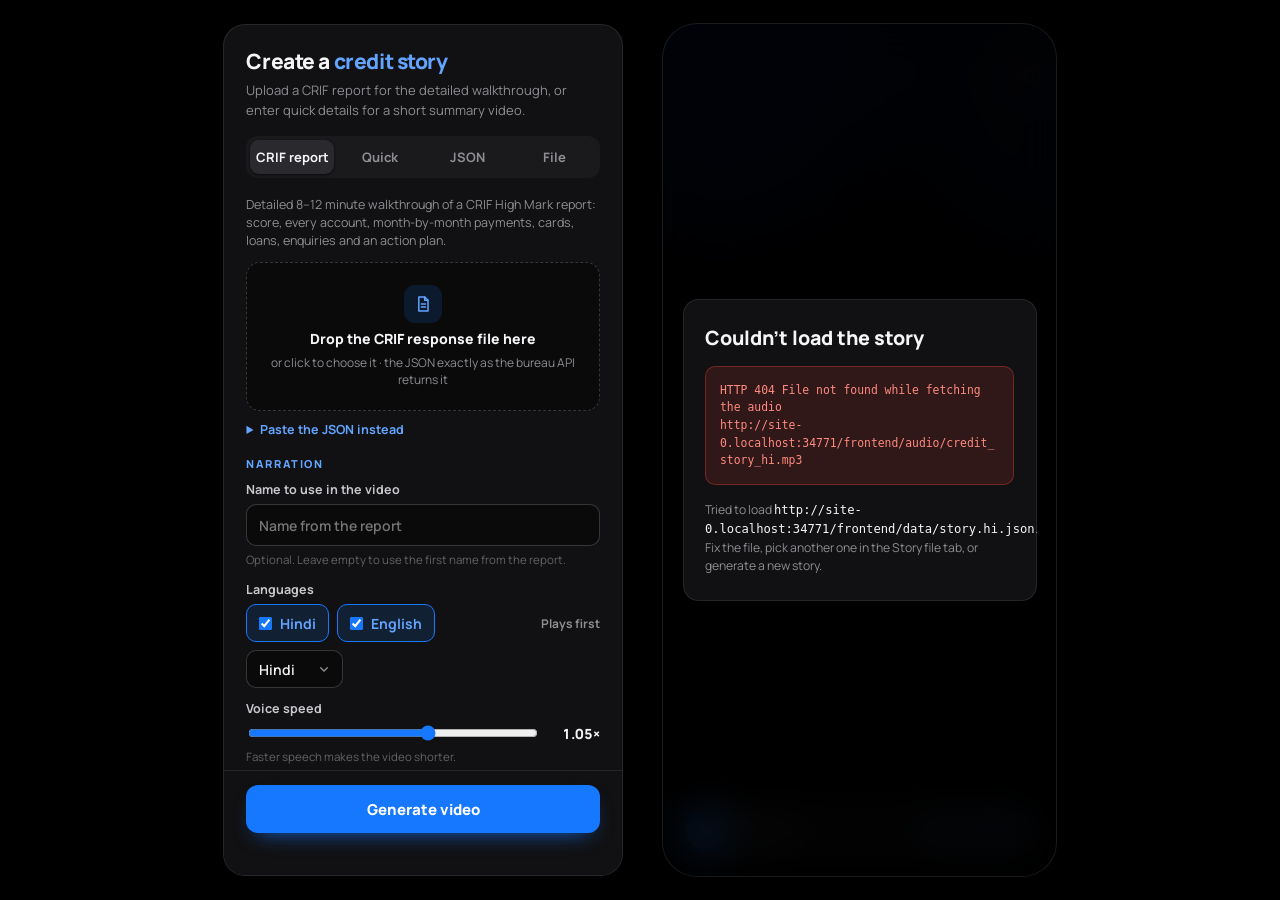
==== frontend/index.html @ f5341cf7 "Add CRIF credit story generation engine, story routes, and interactive video player frontend" ====
<!doctype html>
<html lang="en">
<head>
  <meta charset="utf-8">
  <meta name="viewport" content="width=device-width, initial-scale=1, viewport-fit=cover">
  <title>Credit Story Player</title>
  <link rel="preconnect" href="https://fonts.googleapis.com">
  <link rel="preconnect" href="https://fonts.gstatic.com" crossorigin>
  <link rel="stylesheet" href="https://fonts.googleapis.com/css2?family=Manrope:wght@400;500;600;700;800&family=Noto+Sans+Devanagari:wght@500;600&display=swap">
  <link rel="stylesheet" href="player.css">
  <script src="config.js"></script>
  <script>
    // Theme before first paint: ?theme=light|dark wins, then config.js, then dark.
    (function () {
      var asked = new URLSearchParams(location.search).get('theme');
      var mode = asked || (window.STORY_PLAYER_CONFIG || {}).theme || 'dark';
      document.documentElement.dataset.mode = mode === 'light' ? 'light' : 'dark';
    })();
  </script>
</head>
<body>
  <aside class="builder" id="builder" aria-label="Story builder">
    <header class="b-head">
      <div>
        <h1 class="b-title">Create a <span class="b-accent">credit story</span></h1>
        <p class="b-sub">Upload a CRIF report for the detailed walkthrough, or enter quick details for a short summary video.</p>
      </div>
      <button type="button" class="b-link" id="sampleBtn">Load sample</button>
    </header>

    <div class="b-tabs" role="tablist">
      <button type="button" role="tab" id="tabCrif" aria-selected="true" aria-controls="panelCrif">CRIF report</button>
      <button type="button" role="tab" id="tabDetails" aria-selected="false" aria-controls="panelDetails">Quick</button>
      <button type="button" role="tab" id="tabJson" aria-selected="false" aria-controls="panelJson">JSON</button>
      <button type="button" role="tab" id="tabFile" aria-selected="false" aria-controls="panelFile">File</button>
    </div>

    <div class="b-body">
      <section role="tabpanel" id="panelCrif" aria-labelledby="tabCrif">
        <p class="b-hint b-lead">Detailed 8–12 minute walkthrough of a CRIF High Mark report: score, every account, month-by-month payments, cards, loans, enquiries and an action plan.</p>
        <label class="b-drop" id="crifDrop">
          <input type="file" id="crifFile" hidden>
          <span class="b-drop-icon" id="crifDropIcon"></span>
          <span class="b-drop-title">Drop the CRIF response file here</span>
          <span class="b-drop-sub">or click to choose it · the JSON exactly as the bureau API returns it</span>
        </label>
        <details class="b-paste" id="crifPasteBox">
          <summary>Paste the JSON instead</summary>
          <textarea id="crifPaste" class="b-json b-json-sm" spellcheck="false" aria-label="CRIF report JSON" placeholder='{"statusCode":200,"data":{"crifReport":{"INDV-REPORT-FILE":…}}}'></textarea>
        </details>
        <div class="b-report" id="crifSummary" hidden></div>
        <p class="b-field-error" id="crifError"></p>
        <h2 class="b-section">Narration</h2>
        <div class="b-grid" id="crifOptions"></div>
      </section>

      <section role="tabpanel" id="panelDetails" aria-labelledby="tabDetails" hidden>
        <form id="detailsForm" novalidate></form>
      </section>

      <section role="tabpanel" id="panelJson" aria-labelledby="tabJson" hidden>
        <textarea id="jsonInput" class="b-json" spellcheck="false" aria-label="Story input JSON"></textarea>
        <p class="b-json-status" id="jsonStatus"></p>
        <div class="b-row">
          <button type="button" class="b-btn" id="copyJson">Copy JSON</button>
        </div>
      </section>

      <section role="tabpanel" id="panelFile" aria-labelledby="tabFile" hidden>
        <form class="b-file-form" id="devForm">
          <label class="b-label" for="devUrl">Story JSON location</label>
          <input class="b-input b-mono" id="devUrl" type="text" spellcheck="false" autocomplete="off">
          <div class="b-row">
            <button type="submit" class="b-btn is-primary">Load</button>
            <button type="button" class="b-btn" id="devReload" title="Re-read the JSON and keep the current position">Reload</button>
          </div>
        </form>
        <p class="b-hint">Plays an already generated story file. The default is set in <code>config.js</code>; <code>?story=…</code> overrides it. Keys: <kbd>Space</kbd> play/pause, <kbd>←</kbd>/<kbd>→</kbd> seek 5s.</p>
        <p class="b-readout" id="devReadout">–</p>
        <ol class="b-scenes" id="devScenes"></ol>
      </section>
    </div>

    <footer class="b-foot">
      <p class="b-error" id="builderError" hidden></p>
      <button type="button" class="b-generate" id="generateBtn"><span class="b-spinner" aria-hidden="true"></span><span id="generateLabel">Generate video</span></button>
      <p class="b-status" id="builderStatus" aria-live="polite"></p>
    </footer>
  </aside>

  <main class="phone is-paused" id="phone" data-theme="blue">
    <div class="bg" aria-hidden="true"><div class="blob blob-a"></div><div class="blob blob-b"></div><div class="dots"></div></div>

    <header class="topbar">
      <div class="segments" id="segments" aria-label="Chapters"></div>
      <div class="topbar-row">
        <span class="brand" id="brand"></span>
        <span class="chapter" id="chapterLabel"></span>
        <button class="icon-btn ghost" id="closeBtn" aria-label="Close story"></button>
      </div>
    </header>

    <div class="stage" id="stage"></div>
    <p class="captions" id="captions" aria-live="off"></p>

    <div class="controls">
      <button class="play-btn" id="playBtn" aria-label="Play"></button>
      <span class="time" id="timeLabel">0:00 / 0:00</span>
      <span class="spacer"></span>
      <button class="icon-btn" id="ccBtn" aria-label="Toggle captions" aria-pressed="true"></button>
      <button class="lang-pill" id="langBtn" aria-label="Audio language"><span class="lang-globe" id="langGlobe"></span><span id="langLabel"></span><span class="lang-chev" id="langChev"></span></button>
    </div>

    <section class="overlay loader" id="loader">
      <div class="spinner"></div>
      <p class="loader-title" id="loaderTitle">Preparing your credit story</p>
      <div class="skeleton"><span></span><span></span><span></span></div>
    </section>

    <section class="overlay start" id="startScreen" hidden>
      <div class="card start-card">
        <span class="tile tint-blue tile-lg" id="startIcon"></span>
        <p class="eyebrow">Your credit story</p>
        <h1 class="start-title" id="startTitle"></h1>
        <p class="start-sub" id="startSub"></p>
        <div class="start-meta" id="startMeta"></div>
        <button class="btn-primary" id="startBtn"><span class="btn-icon" id="startBtnIcon"></span>Play story</button>
      </div>
      <div class="badges" id="startBadges"></div>
    </section>

    <section class="overlay end" id="endCard" hidden>
      <div class="card end-card">
        <span class="tile tint-green tile-lg" id="endIcon"></span>
        <h2 class="end-title" id="endTitle"></h2>
        <p class="end-text" id="endText"></p>
        <ul class="recap" id="endRecap"></ul>
        <button class="btn-primary" id="replayBtn"><span class="btn-icon" id="replayIcon"></span><span id="replayLabel">Replay story</span></button>
        <button class="btn-secondary" id="endCloseBtn">Close</button>
      </div>
      <p class="end-disclaimer" id="endDisclaimer"></p>
    </section>

    <section class="overlay error" id="errorBox" hidden>
      <div class="card error-card">
        <h2>Couldn't load the story</h2>
        <pre id="errorText"></pre>
        <p class="error-hint" id="errorHint"></p>
      </div>
    </section>

    <div class="sheet-backdrop" id="sheetBackdrop" hidden></div>
    <section class="sheet" id="langSheet" aria-label="Audio language" hidden>
      <div class="sheet-head">
        <h2>Audio language</h2>
        <button class="icon-btn" id="sheetClose" aria-label="Close"></button>
      </div>
      <ul class="sheet-list" id="langList"></ul>
    </section>
  </main>

  <audio id="audio" preload="auto"></audio>

  <script src="icons.js"></script>
  <script src="player.js"></script>
  <script src="builder.js"></script>
</body>
</html>
---- frontend/player.css ----
@property --blob-a { syntax: '<color>'; inherits: true; initial-value: #cfe0ff; }
@property --blob-b { syntax: '<color>'; inherits: true; initial-value: #e5deff; }

/* Black is the default theme; <html data-mode="light"> switches to the light palette.
   Tints (*-50) are translucent in dark mode, and *-700 are the readable text tones on them. */
:root {
  color-scheme: dark;
  --page: #000000;
  --bg: #000000;
  --surface: #111113;
  --surface-2: #1a1a1d;
  --surface-3: #242428;
  --input-bg: #0a0a0b;
  --input-bg-2: #0a0a0b;
  --tab-on: #2a2a2e;
  --ink: #f5f5f7;
  --ink-2: #c7c7cc;
  --ink-3: #8e8e93;
  --ink-4: #636366;
  --line: rgba(255, 255, 255, .09);
  --line-2: rgba(255, 255, 255, .06);
  --line-strong: rgba(255, 255, 255, .18);
  --blue: #1677ff;
  --blue-600: #3a8dff;
  --blue-ink: #62a4ff;
  --blue-soft: #174a9c;
  --blue-50: rgba(22, 119, 255, .14);
  --blue-100: rgba(22, 119, 255, .3);
  --green: #12b76a;
  --green-50: rgba(18, 183, 106, .14);
  --green-700: #4fd494;
  --amber: #f79009;
  --amber-50: rgba(247, 144, 9, .14);
  --amber-700: #fbbc55;
  --red: #f04438;
  --red-50: rgba(240, 68, 56, .14);
  --red-700: #ff8a80;
  --red-line: rgba(240, 68, 56, .35);
  --violet: #8b72ff;
  --violet-50: rgba(122, 90, 248, .16);
  --violet-700: #b6a7ff;
  --on-accent: #ffffff;
  --shadow: 0 1px 2px rgba(0, 0, 0, .6);
  --phone-shadow: 0 0 0 1px rgba(255, 255, 255, .1);
  --glass: rgba(20, 20, 22, .82);
  --glass-strong: rgba(20, 20, 22, .9);
  --glass-line: rgba(255, 255, 255, .09);
  --glass-shadow: 0 10px 28px -14px rgba(0, 0, 0, .8);
  --overlay: rgba(0, 0, 0, .82);
  --backdrop: rgba(0, 0, 0, .65);
  --sheet-shadow: 0 -1px 0 rgba(255, 255, 255, .08);
  --tab-shadow: 0 1px 3px rgba(0, 0, 0, .6);
  --dots: rgba(255, 255, 255, .045);
  --seg-track: rgba(255, 255, 255, .14);
  --cell-none: rgba(255, 255, 255, .09);
  --people-off: rgba(255, 255, 255, .14);
  --caption-dim: #5a5a5f;
  --skeleton-a: #121214;
  --skeleton-b: #1c1c1f;
  --haze-opacity: .2;
  --haze-blue-a: #1d4ed8; --haze-blue-b: #1e3a8a;
  --haze-green-a: #1d4ed8; --haze-green-b: #065f46;
  --haze-amber-a: #92400e; --haze-amber-b: #1e3a8a;
  --haze-violet-a: #3730a3; --haze-violet-b: #1e3a8a;
  --select-arrow: url("data:image/svg+xml,%3Csvg xmlns='http://www.w3.org/2000/svg' viewBox='0 0 24 24' fill='none' stroke='%238e8e93' stroke-width='2' stroke-linecap='round'%3E%3Cpath d='M7 10l5 5 5-5'/%3E%3C/svg%3E");
  --font: 'Manrope', system-ui, -apple-system, 'Segoe UI', Roboto, sans-serif;
  --font-deva: 'Noto Sans Devanagari', 'Manrope', system-ui, sans-serif;
  --mono: ui-monospace, SFMono-Regular, Menlo, monospace;
}
:root[data-mode="light"] {
  color-scheme: light;
  --page: #e8ecf3;
  --bg: #f5f7fb;
  --surface: #ffffff;
  --surface-2: #f3f4f6;
  --surface-3: #eef0f3;
  --input-bg: #ffffff;
  --input-bg-2: #f8fafc;
  --tab-on: #ffffff;
  --ink: #111827;
  --ink-2: #374151;
  --ink-3: #6b7280;
  --ink-4: #9ca3af;
  --line: #e5e7eb;
  --line-2: #eef0f3;
  --line-strong: #d1d5db;
  --blue-600: #0f62d9;
  --blue-ink: #1677ff;
  --blue-soft: #8ab8ff;
  --blue-50: #eff6ff;
  --blue-100: #dbe9ff;
  --green-50: #ecfdf3;
  --green-700: #067647;
  --amber-50: #fffaeb;
  --amber-700: #b54708;
  --red-50: #fef3f2;
  --red-700: #b42318;
  --red-line: #fecdca;
  --violet: #7a5af8;
  --violet-50: #f4f3ff;
  --violet-700: #5925dc;
  --shadow: 0 1px 2px rgba(17, 24, 39, .04), 0 12px 32px -14px rgba(17, 24, 39, .16);
  --phone-shadow: 0 0 0 1px rgba(17, 24, 39, .06), 0 40px 100px -30px rgba(17, 24, 39, .35);
  --glass: rgba(255, 255, 255, .8);
  --glass-strong: rgba(255, 255, 255, .86);
  --glass-line: rgba(17, 24, 39, .06);
  --glass-shadow: 0 10px 28px -16px rgba(17, 24, 39, .3);
  --overlay: rgba(245, 247, 251, .76);
  --backdrop: rgba(17, 24, 39, .32);
  --sheet-shadow: 0 -20px 40px -20px rgba(17, 24, 39, .3);
  --tab-shadow: 0 1px 3px rgba(17, 24, 39, .12);
  --dots: rgba(17, 24, 39, .09);
  --seg-track: rgba(17, 24, 39, .1);
  --cell-none: #eceef2;
  --people-off: #e2e6ee;
  --caption-dim: #b3b8c2;
  --skeleton-a: #eceff4;
  --skeleton-b: #f7f8fb;
  --haze-opacity: .95;
  --haze-blue-a: #cfe0ff; --haze-blue-b: #e5deff;
  --haze-green-a: #d3e3ff; --haze-green-b: #c9f2dd;
  --haze-amber-a: #ffe4bd; --haze-amber-b: #dbe6ff;
  --haze-violet-a: #e2d9ff; --haze-violet-b: #d4e3ff;
  --select-arrow: url("data:image/svg+xml,%3Csvg xmlns='http://www.w3.org/2000/svg' viewBox='0 0 24 24' fill='none' stroke='%236b7280' stroke-width='2' stroke-linecap='round'%3E%3Cpath d='M7 10l5 5 5-5'/%3E%3C/svg%3E");
}

* { box-sizing: border-box; }
html, body { margin: 0; height: 100%; }
body {
  background: var(--page);
  color: var(--ink);
  font-family: var(--font);
  display: flex;
  align-items: center;
  justify-content: center;
  gap: 40px;
  padding: 24px;
  min-height: 100dvh;
  overflow: hidden;
  -webkit-font-smoothing: antialiased;
}
.phone { flex: none; }
@media (max-width: 1000px) {
  body { flex-direction: column; align-items: center; gap: 0; padding: 0; overflow: auto; }
  body > .phone { width: min(100vw, 430px, calc(100dvh * 0.4615)); height: min(100dvh, 932px); margin: 24px 0; }
}
button { font: inherit; color: inherit; background: none; border: 0; padding: 0; cursor: pointer; }
[hidden] { display: none !important; }

/* ---------- Phone frame ---------- */
.phone {
  position: relative;
  width: min(100vw, 430px, calc((100dvh - 48px) * 0.4615));
  height: min(calc(100dvh - 48px), 932px);
  background: var(--bg);
  overflow: hidden;
  border-radius: 34px;
  box-shadow: var(--phone-shadow);
  container-type: size;
  user-select: none;
  --blob-a: var(--haze-blue-a);
  --blob-b: var(--haze-blue-b);
  transition: --blob-a 1.2s ease, --blob-b 1.2s ease;
}
.phone[data-theme="green"] { --blob-a: var(--haze-green-a); --blob-b: var(--haze-green-b); }
.phone[data-theme="amber"] { --blob-a: var(--haze-amber-a); --blob-b: var(--haze-amber-b); }
.phone[data-theme="violet"] { --blob-a: var(--haze-violet-a); --blob-b: var(--haze-violet-b); }
@media (max-width: 520px) {
  body > .phone { width: 100vw; height: 100dvh; margin: 0; border-radius: 0; box-shadow: none; }
}

.bg { position: absolute; inset: 0; overflow: hidden; pointer-events: none; }
.blob { position: absolute; border-radius: 50%; filter: blur(48px); opacity: var(--haze-opacity); }
.blob-a { width: 95cqw; height: 95cqw; top: -42cqw; left: -34cqw; background: var(--blob-a); animation: drift-a 16s ease-in-out infinite alternate; }
.blob-b { width: 85cqw; height: 85cqw; top: -26cqw; right: -44cqw; background: var(--blob-b); animation: drift-b 19s ease-in-out infinite alternate; }
.dots {
  position: absolute; inset: 0;
  background-image: radial-gradient(var(--dots) 1px, transparent 1.3px);
  background-size: 5cqw 5cqw;
  mask-image: linear-gradient(to bottom, #000, transparent 38%);
  -webkit-mask-image: linear-gradient(to bottom, #000, transparent 38%);
}
@keyframes drift-a { to { transform: translate(14cqw, 8cqw) scale(1.08); } }
@keyframes drift-b { to { transform: translate(-12cqw, 12cqw) scale(.94); } }
.phone.is-paused .bg *, .phone.is-paused .stage * { animation-play-state: paused !important; }

.stage { position: absolute; inset: 0; }
.scene { position: absolute; inset: 0; transition: opacity .35s ease, transform .35s ease; }
.scene.is-leaving { opacity: 0; transform: translateY(-2cqw); pointer-events: none; }

/* ---------- Shared pieces ---------- */
.card {
  background: var(--surface);
  border: 1px solid var(--line);
  border-radius: 4cqw;
  box-shadow: var(--shadow);
}
.eyebrow { margin: 0; font-size: 2.7cqw; font-weight: 800; letter-spacing: .14em; text-transform: uppercase; color: var(--blue-ink); }
.title { margin: 0; font-size: 6.6cqw; font-weight: 800; letter-spacing: -.025em; line-height: 1.16; color: var(--ink); }
.accent { color: var(--blue-ink); }
.muted { color: var(--ink-3); }

.tile {
  flex: none; width: 9.4cqw; height: 9.4cqw; border-radius: 2.8cqw;
  display: grid; place-items: center; background: var(--blue-50); color: var(--blue-ink);
}
.tile svg { width: 5cqw; height: 5cqw; }
.tile-lg { width: 13cqw; height: 13cqw; border-radius: 3.6cqw; }
.tile-lg svg { width: 7cqw; height: 7cqw; }
.tint-green { background: var(--green-50); color: var(--green); }
.tint-amber { background: var(--amber-50); color: var(--amber); }
.tint-red { background: var(--red-50); color: var(--red); }
.tint-violet { background: var(--violet-50); color: var(--violet); }

.chip {
  display: inline-flex; align-items: center; gap: 1.2cqw; padding: 1cqw 2.4cqw; border-radius: 999px;
  font-size: 2.8cqw; font-weight: 700; white-space: nowrap;
  color: var(--green-700); background: var(--green-50);
}
.chip::before { content: ''; width: 1.5cqw; height: 1.5cqw; border-radius: 50%; background: currentColor; }
.chip.tone-warn { color: var(--amber-700); background: var(--amber-50); }
.chip.tone-bad { color: var(--red-700); background: var(--red-50); }
.chip.tone-neutral { color: var(--violet-700); background: var(--violet-50); }

.impact {
  display: inline-flex; align-items: center; gap: 1.2cqw; padding: .8cqw 2.2cqw; border-radius: 999px;
  font-size: 2.5cqw; font-weight: 700; color: var(--ink-2); background: var(--surface-2);
}
.bars { display: inline-flex; align-items: flex-end; gap: .5cqw; height: 2.4cqw; }
.bars i { display: block; width: .8cqw; border-radius: 1px; background: var(--line-strong); }
.bars i:nth-child(1) { height: 40%; }
.bars i:nth-child(2) { height: 70%; }
.bars i:nth-child(3) { height: 100%; }
.bars i.on { background: var(--blue); }

/* Scene blocks are hidden until their beat reveals them. */
.hide { opacity: 0; }
.block { position: absolute; left: 5cqw; right: 5cqw; }
.scene-head { top: 10.8cqh; display: flex; flex-direction: column; gap: 1.8cqw; }
.scene-head-row { display: flex; justify-content: space-between; align-items: center; }
.scene-sub { margin: .4cqw 0 0; font-size: 3.3cqw; font-weight: 500; line-height: 1.5; color: var(--ink-3); }

/* ---------- Scene: score_dial ---------- */
.sd-dial { top: 23cqh; padding: 4cqw 4cqw 3.4cqw; }
.sd-art { position: relative; }
.sd-art svg { display: block; width: 100%; height: auto; overflow: visible; }
.sd-band { fill: none; stroke-width: 15; }
.sd-scale { font: 700 7px var(--font); fill: var(--ink-4); }
.sd-marker { fill: #fff; stroke-width: 5; filter: drop-shadow(0 2px 3px rgba(17, 24, 39, .25)); }
.sd-center { position: absolute; left: 0; right: 0; bottom: 0; display: flex; flex-direction: column; align-items: center; }
.sd-score { font-size: 15cqw; font-weight: 800; letter-spacing: -.04em; line-height: 1; font-variant-numeric: tabular-nums; }
.sd-outof { margin-top: .6cqw; font-size: 2.8cqw; font-weight: 600; color: var(--ink-3); }
.sd-center .chip { margin-top: 2cqw; }
.sd-legend { display: flex; justify-content: space-between; margin-top: 3.4cqw; padding-top: 3cqw; border-top: 1px dashed var(--line); }
.sd-legend span { display: flex; align-items: center; gap: .9cqw; font-size: 2.3cqw; font-weight: 600; color: var(--ink-4); transition: color .4s; }
.sd-legend span::before { content: ''; width: 1.6cqw; height: 1.6cqw; border-radius: 50%; background: var(--c); }
.sd-legend span.is-active { color: var(--ink); font-weight: 800; }
.sd-pct { top: 52cqh; padding: 3.6cqw 4cqw; }
.sd-pct-text { margin: 0; font-size: 3.5cqw; font-weight: 700; line-height: 1.35; }
.sd-people { display: flex; justify-content: space-between; margin-top: 2.6cqw; }
.sd-people svg { width: 5.6cqw; height: 7cqw; color: var(--people-off); transition: color .35s ease, transform .35s ease; }
.sd-people svg.on { color: var(--blue-ink); transform: translateY(-.6cqw); }
.sd-lenders { top: 65.4cqh; padding: 3.4cqw 4cqw; }
.sd-lenders-title { margin: 0 0 2.6cqw; font-size: 3cqw; font-weight: 800; }
.sd-stats { display: grid; grid-template-columns: repeat(3, 1fr); gap: 2cqw; }
.sd-stat { display: flex; flex-direction: column; gap: 1cqw; }
.sd-stat .tile { width: 8cqw; height: 8cqw; border-radius: 2.4cqw; }
.sd-stat .tile svg { width: 4.4cqw; height: 4.4cqw; }
.sd-stat-label { margin-top: .6cqw; font-size: 2.5cqw; font-weight: 600; color: var(--ink-3); }
.sd-stat-value { font-size: 3.4cqw; font-weight: 800; }

/* ---------- Scene: factor_overview ---------- */
.fo-list { top: 25cqh; padding: 1cqw 4cqw; }
.fo-row { display: flex; align-items: center; gap: 3.2cqw; padding: 3.6cqw 0; border-bottom: 1px solid var(--line-2); }
.fo-row:last-child { border-bottom: 0; }
.fo-main { flex: 1; min-width: 0; display: flex; flex-direction: column; align-items: flex-start; gap: 1.2cqw; }
.fo-name { font-size: 3.6cqw; font-weight: 800; }
.fo-result { text-align: right; display: flex; flex-direction: column; align-items: flex-end; gap: 1cqw; }
.fo-value { font-size: 4.4cqw; font-weight: 800; font-variant-numeric: tabular-nums; }
.fo-note { top: 55cqh; display: flex; align-items: center; gap: 3cqw; padding: 3.4cqw 4cqw; }
.fo-note p { margin: 0; font-size: 3cqw; font-weight: 600; line-height: 1.45; color: var(--ink-2); }

/* ---------- Scene: factor_insight ---------- */
.fi-metric { top: 29cqh; display: flex; align-items: center; gap: 4.4cqw; padding: 4cqw; }
.fi-visual { position: relative; flex: none; width: 25cqw; height: 25cqw; display: grid; place-items: center; }
.fi-visual svg { position: absolute; inset: 0; width: 100%; height: 100%; transform: rotate(-90deg); }
.fi-ring-track { fill: none; stroke: var(--surface-3); stroke-width: 9; }
.fi-ring { fill: none; stroke-width: 9; stroke-linecap: round; stroke: var(--green); }
.fi-visual.tone-warn .fi-ring { stroke: var(--amber); }
.fi-visual.tone-bad .fi-ring { stroke: var(--red); }
.fi-visual.tone-neutral .fi-ring { stroke: var(--violet); }
.fi-count { position: absolute; inset: 1.4cqw; border-radius: 50%; background: var(--green-50); }
.fi-visual.tone-warn .fi-count { background: var(--amber-50); }
.fi-visual.tone-bad .fi-count { background: var(--red-50); }
.fi-visual.tone-neutral .fi-count { background: var(--violet-50); }
.fi-value { position: relative; font-size: 6.4cqw; font-weight: 800; letter-spacing: -.03em; font-variant-numeric: tabular-nums; }
.fi-visual.is-count .fi-value { font-size: 10cqw; }
.fi-label { margin: 0; font-size: 4cqw; font-weight: 800; }
.fi-sublabel { margin: 1cqw 0 2.4cqw; font-size: 2.9cqw; font-weight: 600; color: var(--ink-3); }
.fi-detail { top: 46.5cqh; padding: 3.8cqw 4cqw; }
.fi-detail-title { margin: 0 0 3cqw; font-size: 3cqw; font-weight: 800; }
.fi-summary { display: flex; align-items: center; gap: 1.6cqw; margin: 3cqw 0 0; font-size: 2.9cqw; font-weight: 700; color: var(--ink-2); }
.fi-summary svg { flex: none; width: 4cqw; height: 4cqw; color: var(--green); }
.fi-summary.is-info svg { color: var(--ink-4); }
.fi-tip { top: 63.5cqh; display: flex; gap: 3cqw; align-items: flex-start; padding: 3.6cqw 4cqw; background: var(--blue-50); border-color: var(--blue-100); }
.fi-tip-title { margin: .4cqw 0 0; font-size: 3.4cqw; font-weight: 800; }
.fi-tip-text { margin: 1cqw 0 0; font-size: 2.9cqw; font-weight: 500; line-height: 1.45; color: var(--ink-2); }

.months { display: flex; justify-content: space-between; gap: 1.6cqw; }
.month { flex: 1; display: flex; flex-direction: column; align-items: center; gap: 1.4cqw; font-size: 2.5cqw; font-weight: 700; color: var(--ink-3); }
.month-dot { width: 100%; aspect-ratio: 1; max-width: 10cqw; border-radius: 2.6cqw; display: grid; place-items: center; background: var(--green-50); color: var(--green); }
.month-dot svg { width: 4.6cqw; height: 4.6cqw; }
.month.is-late .month-dot { background: var(--red-50); color: var(--red); }
.month.is-none .month-dot { background: var(--surface-2); color: var(--ink-4); }

.meter { position: relative; height: 3.4cqw; border-radius: 999px; background: var(--surface-3); }
.meter-ideal { position: absolute; top: 0; bottom: 0; left: 0; border-radius: 999px 0 0 999px; background: var(--green-50); border-right: 2px dashed var(--green); }
.meter-fill { position: absolute; top: 0; bottom: 0; left: 0; border-radius: 999px; background: var(--blue); }
.meter-fill.tone-bad { background: var(--red); }
.meter.is-empty { background: repeating-linear-gradient(135deg, var(--surface-2) 0 1.6cqw, var(--surface-3) 1.6cqw 3.2cqw); }
.meter-scale { position: relative; height: 4cqw; margin-top: 1.4cqw; font-size: 2.4cqw; font-weight: 700; color: var(--ink-4); }
.meter-scale span { position: absolute; top: 0; transform: translateX(-50%); white-space: nowrap; }
.meter-scale span:first-child { transform: none; }
.meter-scale span:last-child { transform: translateX(-100%); }
.meter-scale .is-ideal { color: var(--green-700); }

.slots { display: flex; align-items: center; gap: 2cqw; }
.slot { flex: 1; height: 8cqw; border-radius: 2.4cqw; border: 2px dashed var(--line-strong); display: grid; place-items: center; color: var(--ink-4); font-size: 2.6cqw; font-weight: 700; }
.slot.is-used { border: 0; background: var(--amber); color: var(--on-accent); }
.slot.is-over { border: 0; background: var(--red); color: var(--on-accent); }
.slot-count { flex: none; min-width: 14cqw; text-align: right; font-size: 5cqw; font-weight: 800; font-variant-numeric: tabular-nums; }
.slot-count small { font-size: 3cqw; color: var(--ink-4); }

/* ---------- Scene: action_plan ---------- */
.ap-progress { top: 21.4cqh; padding: 4cqw; }
.ap-ends { display: flex; justify-content: space-between; align-items: flex-end; }
.ap-end-label { font-size: 2.6cqw; font-weight: 700; color: var(--ink-3); }
.ap-end-value { font-size: 7.4cqw; font-weight: 800; letter-spacing: -.03em; font-variant-numeric: tabular-nums; }
.ap-end.is-target { text-align: right; }
.ap-end.is-target .ap-end-value { color: var(--blue-ink); }
.ap-track { position: relative; height: 3cqw; margin: 4cqw 0 1.6cqw; border-radius: 999px; background: var(--surface-3); }
.ap-fill { position: absolute; left: 0; top: 0; bottom: 0; border-radius: 999px; background: linear-gradient(90deg, var(--blue-soft), var(--blue)); }
.ap-gap { position: absolute; top: 50%; height: 0; border-top: 2px dashed var(--blue); }
.ap-knob, .ap-flag { position: absolute; top: 50%; width: 5.4cqw; height: 5.4cqw; margin: -2.7cqw 0 0 -2.7cqw; border-radius: 50%; }
.ap-knob { background: var(--surface); border: 1.2cqw solid var(--blue); box-shadow: 0 2px 6px rgba(22, 119, 255, .35); }
.ap-flag { background: var(--blue-50); border: 2px solid var(--blue); }
.ap-scale { display: flex; justify-content: space-between; font-size: 2.4cqw; font-weight: 700; color: var(--ink-4); }
.ap-gap-chip { display: inline-flex; align-items: center; gap: 1.4cqw; margin-top: 3cqw; padding: 1.2cqw 2.8cqw; border-radius: 999px; background: var(--blue-50); color: var(--blue-ink); font-size: 2.9cqw; font-weight: 800; }
.ap-gap-chip svg { width: 3.8cqw; height: 3.8cqw; }
.ap-steps { top: 41cqh; margin: 0; padding: 0; list-style: none; display: flex; flex-direction: column; gap: 2.2cqw; }
.ap-step { display: flex; gap: 3.2cqw; align-items: flex-start; padding: 3.2cqw 3.6cqw; }
.ap-num { flex: none; width: 7.6cqw; height: 7.6cqw; border-radius: 50%; display: grid; place-items: center; background: var(--blue); color: var(--on-accent); font-size: 3.2cqw; font-weight: 800; }
.ap-step-title { margin: .6cqw 0 0; font-size: 3.4cqw; font-weight: 800; }
.ap-step-text { margin: .8cqw 0 0; font-size: 2.8cqw; font-weight: 500; line-height: 1.45; color: var(--ink-3); }
.ap-step .tile { margin-left: auto; width: 7.6cqw; height: 7.6cqw; border-radius: 2.2cqw; }
.ap-step .tile svg { width: 4.2cqw; height: 4.2cqw; }
.ap-note { margin: .6cqw 0 0; display: flex; gap: 1.6cqw; align-items: center; font-size: 2.6cqw; font-weight: 600; color: var(--ink-3); }
.ap-steps.is-compact { gap: 1.6cqw; }
.ap-steps.is-compact .ap-step { padding: 2.4cqw 3.2cqw; }
.ap-steps.is-compact .ap-step-title { font-size: 3.2cqw; }
.ap-steps.is-compact .ap-step-text { font-size: 2.6cqw; }
.ap-note svg { flex: none; width: 3.8cqw; height: 3.8cqw; }

/* ---------- Flow scenes (title, points, stats, bars, history_grid, list) ---------- */
.flow {
  position: absolute; top: 10.8cqh; left: 5cqw; right: 5cqw; bottom: 21cqh;
  display: flex; flex-direction: column; gap: 2.6cqw; overflow: hidden;
}
.flow .scene-head { display: flex; flex-direction: column; gap: 1.6cqw; margin-bottom: 1cqw; }
.flow-title { top: 16cqh; gap: 3cqw; }
.flow-title .title { font-size: 8cqw; }
.chips { display: flex; flex-wrap: wrap; gap: 2cqw; margin-top: 3cqw; }
.info-chip {
  display: inline-flex; align-items: center; gap: 1.6cqw; padding: 2cqw 3.4cqw; border-radius: 999px;
  background: var(--surface); border: 1px solid var(--line); box-shadow: var(--shadow); font-size: 3.2cqw; font-weight: 700;
}
.info-chip svg { width: 4.2cqw; height: 4.2cqw; color: var(--blue-ink); }
.tile-sm { width: 7.4cqw; height: 7.4cqw; border-radius: 2.2cqw; }
.tile-sm svg { width: 4cqw; height: 4cqw; }

.rows { padding: .6cqw 3.6cqw; }
.row { display: flex; align-items: center; gap: 3cqw; padding: 2.7cqw 0; border-bottom: 1px solid var(--line-2); }
.row:last-child { border-bottom: 0; }
.row .tile { width: 8.6cqw; height: 8.6cqw; border-radius: 2.6cqw; }
.row .tile svg { width: 4.6cqw; height: 4.6cqw; }
.row-body { flex: 1; min-width: 0; display: flex; flex-direction: column; gap: .7cqw; }
.row-title { font-size: 3.4cqw; font-weight: 800; }
.row-sub { font-size: 2.6cqw; font-weight: 600; line-height: 1.4; color: var(--ink-3); }
.row-tag { flex: none; padding: .8cqw 2cqw; border-radius: 999px; background: var(--blue-50); color: var(--blue-ink); font-size: 2.4cqw; font-weight: 800; }
.row-value { flex: none; display: flex; flex-direction: column; align-items: flex-end; gap: .6cqw; text-align: right; }
.row-value-main { font-size: 3.8cqw; font-weight: 800; font-variant-numeric: tabular-nums; }
.tone-good.row-value-main, .stat-value.tone-good { color: var(--green-700); }
.tone-warn.row-value-main, .stat-value.tone-warn { color: var(--amber-700); }
.tone-bad.row-value-main, .stat-value.tone-bad { color: var(--red-700); }

.stat-grid { display: grid; grid-template-columns: 1fr 1fr; gap: 2.4cqw; }
.stat-tile { display: flex; flex-direction: column; gap: 1.2cqw; padding: 3.2cqw 3.4cqw; }
.stat-tile.is-wide { grid-column: 1 / -1; }
.stat-top { display: flex; align-items: center; gap: 2cqw; }
.stat-label { font-size: 2.7cqw; font-weight: 700; color: var(--ink-3); line-height: 1.25; }
.stat-value { margin-top: .6cqw; font-size: 6.4cqw; font-weight: 800; letter-spacing: -.03em; font-variant-numeric: tabular-nums; }
.stat-sub { font-size: 2.5cqw; font-weight: 600; color: var(--ink-4); }
.note { display: flex; align-items: center; gap: 3cqw; padding: 3cqw 3.6cqw; background: var(--blue-50); border-color: var(--blue-100); }
.note p { margin: 0; font-size: 2.9cqw; font-weight: 600; line-height: 1.45; color: var(--ink-2); }

.bar-summary { display: flex; align-items: center; gap: 4cqw; padding: 3.4cqw 4cqw; }
.bar-summary-value { font-size: 9cqw; font-weight: 800; letter-spacing: -.03em; color: var(--green-700); }
.bar-summary-value.tone-bad { color: var(--red-700); }
.bar-summary-value.tone-warn { color: var(--amber-700); }
.bar-summary div { display: flex; flex-direction: column; gap: .8cqw; }
.bar-summary-label { font-size: 3.4cqw; font-weight: 800; }
.bar-summary-hint { font-size: 2.7cqw; font-weight: 600; color: var(--ink-3); }
.bar-card { padding: 2.6cqw 3.8cqw 3.4cqw; }
.bar-group { margin: 1.6cqw 0 .4cqw; font-size: 2.4cqw; font-weight: 800; letter-spacing: .12em; text-transform: uppercase; color: var(--ink-4); }
.bar-row { padding: 1.6cqw 0; }
.bar-top { display: flex; justify-content: space-between; align-items: flex-end; gap: 3cqw; margin-bottom: 1.4cqw; }
.bar-label { min-width: 0; display: flex; flex-direction: column; gap: .5cqw; }
.bar-label .row-title { font-size: 3.2cqw; }
.bar-value { flex: none; font-size: 3.2cqw; font-weight: 800; font-variant-numeric: tabular-nums; }
.bar-track { height: 2.4cqw; border-radius: 999px; background: var(--surface-3); overflow: hidden; }
.bar-fill { height: 100%; width: 0; border-radius: 999px; background: linear-gradient(90deg, var(--blue-soft), var(--blue)); }
.bar-fill.tone-good { background: linear-gradient(90deg, #7ee2b0, var(--green)); }
.bar-fill.tone-bad { background: linear-gradient(90deg, #fda29b, var(--red)); }

.grid-card { padding: 3cqw 3.4cqw; }
.grid-row { display: grid; grid-template-columns: 30% 1fr; align-items: center; gap: 2cqw; padding: 1.5cqw 0; border-bottom: 1px solid var(--line-2); }
.grid-row:last-child { border-bottom: 0; }
.grid-head { padding-top: 0; }
.grid-label { min-width: 0; display: flex; flex-direction: column; gap: .4cqw; }
.grid-label .row-title { font-size: 2.8cqw; white-space: nowrap; overflow: hidden; text-overflow: ellipsis; }
.grid-label .row-sub { font-size: 2.2cqw; white-space: nowrap; overflow: hidden; text-overflow: ellipsis; }
.grid-cells { display: grid; grid-template-columns: repeat(var(--cols, 12), 1fr); gap: .9cqw; }
.grid-month { font-size: 1.9cqw; font-weight: 700; color: var(--ink-4); text-align: center; }
.cell { display: block; aspect-ratio: 1; border-radius: 1.2cqw; background: var(--cell-none); transition: box-shadow .3s, transform .3s; }
.cell.is-ok { background: #3ccb7f; }
.cell.is-late { background: #fdb022; }
.cell.is-severe { background: #f04438; }
.cell.is-none { background: var(--cell-none); }
.cell.is-hot { transform: scale(1.18); box-shadow: 0 0 0 .8cqw rgba(247, 144, 9, .25); }
.legend { display: flex; flex-wrap: wrap; gap: 1.6cqw 3.4cqw; font-size: 2.5cqw; font-weight: 700; color: var(--ink-3); }
.legend span { display: flex; align-items: center; gap: 1.2cqw; }
.legend .cell { width: 3cqw; }

.sd-lenders.is-up { top: 52.5cqh; }

/* ---------- Unknown scene ---------- */
.unknown { top: 40cqh; padding: 5cqw; text-align: center; font-size: 3.4cqw; color: var(--ink-3); border-style: dashed; }
.unknown code { color: var(--ink); font-family: var(--mono); }

/* ---------- Chrome: top bar, captions, controls ---------- */
.topbar { position: absolute; top: 1.6cqh; left: 4cqw; right: 4cqw; z-index: 3; }
.segments { display: flex; gap: 1.2cqw; padding: 1.2cqw 0; cursor: pointer; touch-action: none; }
.seg { flex: 1; height: 4px; border-radius: 4px; background: var(--seg-track); overflow: hidden; }
.seg-fill { height: 100%; width: 0; background: var(--blue); border-radius: 4px; }
.topbar-row { display: flex; align-items: center; gap: 2cqw; margin-top: 1.2cqh; }
.brand { font-size: 4.4cqw; font-weight: 800; letter-spacing: -.02em; }
.chapter { margin-left: auto; font-size: 2.8cqw; font-weight: 700; color: var(--ink-3); }

.icon-btn { width: 9.4cqw; height: 9.4cqw; display: grid; place-items: center; border-radius: 50%; color: var(--ink-2); }
.icon-btn svg { width: 5cqw; height: 5cqw; }
.icon-btn.ghost { background: var(--glass); border: 1px solid var(--line); }
.icon-btn[aria-pressed="true"] { color: var(--blue-ink); background: var(--blue-50); }
:is(.icon-btn, .play-btn, .lang-pill, .btn-primary, .btn-secondary, .segments):focus-visible { outline: 2px solid var(--blue); outline-offset: 2px; }

.captions {
  position: absolute; left: 4cqw; right: 4cqw; bottom: 11.4cqh; margin: 0; z-index: 2;
  padding: 2.4cqw 4cqw; border-radius: 3.6cqw; text-align: center;
  background: var(--glass); border: 1px solid var(--glass-line);
  backdrop-filter: blur(14px) saturate(1.4); -webkit-backdrop-filter: blur(14px) saturate(1.4);
  box-shadow: var(--glass-shadow);
  font-family: var(--font-deva); font-size: 3.4cqw; line-height: 1.5; font-weight: 600; color: var(--caption-dim);
  pointer-events: none;
}
.captions:empty { display: none; }
.captions .w { transition: color .12s linear; }
.captions .w.on { color: var(--ink); }

.controls {
  position: absolute; left: 4cqw; right: 4cqw; bottom: 2.4cqh; z-index: 3; height: 13cqw;
  display: flex; align-items: center; gap: 2.4cqw; padding: 0 1.6cqw;
  background: var(--glass-strong); border: 1px solid var(--line); border-radius: 999px;
  backdrop-filter: blur(14px); -webkit-backdrop-filter: blur(14px); box-shadow: var(--shadow);
}
.play-btn {
  width: 10cqw; height: 10cqw; border-radius: 50%; display: grid; place-items: center;
  background: var(--blue); color: var(--on-accent); box-shadow: 0 6px 16px -6px rgba(22, 119, 255, .7);
}
.play-btn svg { width: 4.8cqw; height: 4.8cqw; }
.time { font-size: 3cqw; font-weight: 700; color: var(--ink-2); font-variant-numeric: tabular-nums; }
.spacer { flex: 1; }
.lang-pill {
  display: flex; align-items: center; gap: 1.2cqw; height: 9cqw; padding: 0 2.6cqw; border-radius: 999px;
  background: var(--blue-50); color: var(--blue-ink); font-size: 3cqw; font-weight: 800; font-family: var(--font-deva);
}
.lang-pill svg { display: block; width: 4cqw; height: 4cqw; }

/* ---------- Overlays ---------- */
.overlay {
  position: absolute; inset: 0; z-index: 5;
  display: flex; flex-direction: column; justify-content: center; padding: 0 5cqw;
  background: var(--overlay);
  backdrop-filter: blur(20px); -webkit-backdrop-filter: blur(20px);
}
.loader { align-items: center; background: var(--bg); }
.spinner {
  width: 13cqw; height: 13cqw; border-radius: 50%;
  border: 1.2cqw solid var(--blue-100); border-top-color: var(--blue);
  animation: spin .9s linear infinite;
}
@keyframes spin { to { transform: rotate(360deg); } }
.loader-title { margin: 5cqw 0 6cqw; font-size: 4cqw; font-weight: 800; }
.skeleton { width: 100%; display: grid; gap: 2.6cqw; }
.skeleton span {
  height: 14cqw; border-radius: 3.6cqw;
  background: linear-gradient(90deg, var(--skeleton-a) 0%, var(--skeleton-b) 50%, var(--skeleton-a) 100%) 0 0 / 200% 100%;
  animation: shimmer 1.4s linear infinite;
}
.skeleton span:nth-child(2) { width: 82%; }
.skeleton span:nth-child(3) { width: 64%; }
@keyframes shimmer { to { background-position: -200% 0; } }

.start-card, .end-card, .error-card { padding: 6cqw 5.4cqw; }
.start-card .eyebrow { margin-top: 5cqw; }
.start-title { margin: 2cqw 0 0; font-size: 6.4cqw; font-weight: 800; letter-spacing: -.025em; line-height: 1.18; }
.start-sub { margin: 2.6cqw 0 0; font-size: 3.3cqw; font-weight: 500; line-height: 1.5; color: var(--ink-3); }
.start-meta { display: flex; flex-wrap: wrap; gap: 1.6cqw; margin: 4cqw 0 5cqw; }
.start-meta span { padding: 1.2cqw 2.6cqw; border-radius: 999px; background: var(--surface-2); font-size: 2.7cqw; font-weight: 700; color: var(--ink-2); }
.btn-primary, .btn-secondary {
  width: 100%; height: 12.4cqw; border-radius: 3cqw; display: flex; align-items: center; justify-content: center; gap: 2cqw;
  font-size: 3.6cqw; font-weight: 800;
}
.btn-primary { background: var(--blue); color: var(--on-accent); box-shadow: 0 10px 22px -10px rgba(22, 119, 255, .8); }
.btn-primary:hover { background: var(--blue-600); }
.btn-secondary { margin-top: 2.4cqw; border: 1px solid var(--blue); color: var(--blue-ink); background: var(--surface); }
.btn-icon { display: grid; width: 4.4cqw; height: 4.4cqw; }
.btn-icon svg { width: 100%; height: 100%; }
.badges { display: flex; justify-content: center; gap: 4cqw; margin-top: 5cqw; }
.badges span { display: flex; align-items: center; gap: 1.4cqw; font-size: 2.8cqw; font-weight: 700; color: var(--ink-2); }
.badges svg { width: 4cqw; height: 4cqw; color: var(--blue-ink); }

.end-title { margin: 4cqw 0 0; font-size: 6.2cqw; font-weight: 800; letter-spacing: -.025em; }
.end-text { margin: 1.6cqw 0 4cqw; font-size: 3.2cqw; font-weight: 600; color: var(--ink-3); }
.recap { list-style: none; margin: 0 0 5cqw; padding: 0; border: 1px solid var(--line-2); border-radius: 3cqw; }
.recap li { display: flex; justify-content: space-between; align-items: center; gap: 3cqw; padding: 2.8cqw 3.4cqw; font-size: 3cqw; border-bottom: 1px solid var(--line-2); }
.recap li:last-child { border-bottom: 0; }
.recap-label { font-weight: 600; color: var(--ink-3); }
.end-disclaimer { margin: 4cqw 2cqw 0; text-align: center; font-size: 2.4cqw; font-weight: 500; color: var(--ink-4); }

.error-card h2 { margin: 0 0 4cqw; font-size: 5cqw; font-weight: 800; }
.error-card pre {
  margin: 0; padding: 3.6cqw; white-space: pre-wrap; word-break: break-word; font: 2.9cqw/1.55 var(--mono);
  background: var(--red-50); border: 1px solid var(--red-line); border-radius: 2.6cqw; color: var(--red-700);
}
.error-hint { margin: 4cqw 0 0; font-size: 3.1cqw; line-height: 1.55; color: var(--ink-3); }
.error-hint code { font-family: var(--mono); color: var(--ink); }

.sheet-backdrop { position: absolute; inset: 0; z-index: 6; background: var(--backdrop); }
.sheet {
  position: absolute; left: 0; right: 0; bottom: 0; z-index: 7; padding: 5cqw 5cqw 5cqh;
  background: var(--surface); border-radius: 6cqw 6cqw 0 0; box-shadow: var(--sheet-shadow);
  animation: sheet-in .28s cubic-bezier(.2, .8, .2, 1);
}
@keyframes sheet-in { from { transform: translateY(100%); } }
.sheet-head { display: flex; justify-content: space-between; align-items: center; margin-bottom: 2cqw; }
.sheet-head h2 { margin: 0; font-size: 4.8cqw; font-weight: 800; }
.sheet-list { list-style: none; margin: 0; padding: 0; }
.sheet-list button {
  width: 100%; display: flex; justify-content: space-between; align-items: center; margin-top: 2cqw;
  padding: 3.6cqw 4cqw; border: 1px solid var(--line); border-radius: 3cqw;
  font-size: 3.8cqw; font-weight: 700; font-family: var(--font-deva); text-align: left;
}
.sheet-list button.is-current { border-color: var(--blue); background: var(--blue-50); color: var(--blue-ink); }
.sheet-list svg { width: 5cqw; height: 5cqw; }

/* ---------- Builder panel (beside the phone; stacked above it on narrow screens) ---------- */
.builder {
  flex: none; width: 400px; height: min(calc(100dvh - 48px), 932px);
  display: flex; flex-direction: column; overflow: hidden;
  background: var(--surface); border: 1px solid var(--line); border-radius: 22px; box-shadow: var(--shadow);
  font-size: 14px; color: var(--ink-2);
}
@media (max-width: 1000px) {
  .builder { width: 100%; max-width: 560px; height: auto; border-radius: 0; border-width: 0 0 1px; box-shadow: none; }
  .b-body { overflow: visible; }
}
.b-head { display: flex; justify-content: space-between; align-items: flex-start; gap: 12px; padding: 22px 22px 0; }
.b-title { margin: 0; font-size: 21px; font-weight: 800; letter-spacing: -.02em; color: var(--ink); }
.b-accent { color: var(--blue-ink); }
.b-sub { margin: 6px 0 0; font-size: 13px; line-height: 1.5; color: var(--ink-3); }
.b-link { flex: none; margin-top: 4px; font-size: 13px; font-weight: 700; color: var(--blue-ink); }
.b-link:hover { text-decoration: underline; }

.b-tabs { display: flex; gap: 4px; margin: 16px 22px 0; padding: 4px; border-radius: 12px; background: var(--surface-2); }
.b-tabs button { flex: 1; height: 34px; border-radius: 9px; font-size: 13px; font-weight: 700; color: var(--ink-3); }
.b-tabs button[aria-selected="true"] { background: var(--tab-on); color: var(--ink); box-shadow: var(--tab-shadow); }

.b-body { flex: 1; overflow: auto; padding: 4px 22px 18px; }
.b-section { margin: 18px 0 10px; font-size: 11px; font-weight: 800; letter-spacing: .14em; text-transform: uppercase; color: var(--blue-ink); }
.b-grid { display: grid; grid-template-columns: 1fr 1fr; gap: 12px; }
.b-field { display: flex; flex-direction: column; gap: 6px; min-width: 0; }
.b-field.is-full { grid-column: 1 / -1; }
.b-field.is-disabled { opacity: .5; }
.b-label { font-size: 12.5px; font-weight: 700; color: var(--ink-2); }
.b-input {
  width: 100%; height: 42px; padding: 0 12px; border-radius: 10px; border: 1px solid var(--line-strong); background: var(--input-bg);
  font: 600 14px var(--font); color: var(--ink); font-variant-numeric: tabular-nums;
  transition: border-color .15s, box-shadow .15s;
}
.b-input:focus { outline: none; border-color: var(--blue); box-shadow: 0 0 0 3px rgba(22, 119, 255, .15); }
.b-input:disabled { background: var(--surface-2); }
.b-mono { font: 12.5px var(--mono); }
select.b-input { appearance: none; padding-right: 32px; cursor: pointer;
  background: var(--input-bg) var(--select-arrow) no-repeat right 10px center / 16px; }
.b-hint { margin: 0; font-size: 11.5px; line-height: 1.45; color: var(--ink-4); }
.b-hint code, .b-hint kbd { font: 11px var(--mono); color: var(--ink-2); }
.b-field-error { margin: 0; font-size: 12px; font-weight: 600; color: var(--red-700); }
.b-field-error:empty { display: none; }
.b-field.has-error .b-input { border-color: var(--red); }

.b-score { display: grid; grid-template-columns: 110px 1fr; align-items: center; gap: 8px 12px; }
.b-score .b-input { font-size: 18px; font-weight: 800; }
.b-band { justify-self: start; padding: 4px 10px; border-radius: 999px; font-size: 12px; font-weight: 800; background: var(--surface-2); color: var(--ink-3); }
.b-band:empty { display: none; }
.b-band.tone-good { background: var(--green-50); color: var(--green-700); }
.b-band.tone-warn { background: var(--amber-50); color: var(--amber-700); }
.b-band.tone-bad { background: var(--red-50); color: var(--red-700); }
.b-score-slider { grid-column: 1 / -1; }
input[type="range"] { width: 100%; accent-color: var(--blue); }
.b-range { display: flex; align-items: center; gap: 12px; }
.b-range-value { min-width: 48px; text-align: right; font-weight: 800; color: var(--ink); font-variant-numeric: tabular-nums; }

.b-langs { display: flex; align-items: center; flex-wrap: wrap; gap: 8px; }
.b-check {
  display: flex; align-items: center; gap: 8px; height: 38px; padding: 0 12px; border-radius: 10px;
  border: 1px solid var(--line-strong); font-weight: 700; color: var(--ink); cursor: pointer;
}
.b-check:has(input:checked) { border-color: var(--blue); background: var(--blue-50); color: var(--blue-ink); }
.b-check input { accent-color: var(--blue); margin: 0; }
.b-start-label { margin-left: auto; font-size: 12px; font-weight: 700; color: var(--ink-3); }
.b-start { width: auto; height: 38px; }

.b-json {
  width: 100%; min-height: 420px; margin-top: 14px; padding: 12px 14px; resize: vertical;
  border-radius: 12px; border: 1px solid var(--line-strong); background: var(--input-bg-2); color: var(--ink);
  font: 12.5px/1.6 var(--mono); tab-size: 2;
}
.b-json:focus { outline: none; border-color: var(--blue); box-shadow: 0 0 0 3px rgba(22, 119, 255, .15); }
.b-json-status { min-height: 18px; margin: 8px 0 10px; font-size: 12px; font-weight: 600; line-height: 1.5; color: var(--ink-3); }
.b-json-status.is-ok { color: var(--green-700); }
.b-json-status.is-warn { color: var(--amber-700); }
.b-json-status.is-error { color: var(--red-700); }

.b-row { display: flex; gap: 8px; }
.b-btn { flex: 1; height: 38px; border-radius: 10px; border: 1px solid var(--line); background: var(--surface); font-size: 13px; font-weight: 700; color: var(--ink); }
.b-btn:hover { background: var(--surface-2); }
.b-btn.is-primary { background: var(--blue); border-color: var(--blue); color: var(--on-accent); }
.b-file-form { display: grid; gap: 8px; margin: 16px 0 12px; }
.b-readout { margin: 12px 0 8px; font: 12px var(--mono); color: var(--ink); font-variant-numeric: tabular-nums; }
.b-scenes { list-style: none; margin: 0; padding: 0; }
.b-scenes button {
  width: 100%; display: flex; justify-content: space-between; gap: 8px; padding: 7px 8px; border-radius: 8px;
  font: 12px var(--mono); text-align: left; color: var(--ink-3);
}
.b-scenes button:hover { background: var(--surface-2); }
.b-scenes button.is-active { background: var(--blue-50); color: var(--blue-ink); }

.b-foot { padding: 14px 22px 18px; border-top: 1px solid var(--line); background: var(--surface); }
.b-error {
  margin: 0 0 10px; padding: 10px 12px; border-radius: 10px; white-space: pre-wrap;
  background: var(--red-50); border: 1px solid var(--red-line); color: var(--red-700); font-size: 12.5px; font-weight: 600; line-height: 1.5;
}
.b-generate {
  width: 100%; height: 48px; border-radius: 12px; display: flex; align-items: center; justify-content: center; gap: 10px;
  background: var(--blue); color: var(--on-accent); font-size: 15px; font-weight: 800;
  box-shadow: 0 10px 22px -12px rgba(22, 119, 255, .9); transition: background .15s;
}
.b-generate:hover { background: var(--blue-600); }
.b-generate:disabled { cursor: progress; background: var(--blue-soft); }
.b-generate:focus-visible, .b-btn:focus-visible, .b-tabs button:focus-visible, .b-link:focus-visible { outline: 2px solid var(--blue); outline-offset: 2px; }
.b-spinner { display: none; width: 16px; height: 16px; border-radius: 50%; border: 2.5px solid rgba(255, 255, 255, .4); border-top-color: #fff; animation: spin .8s linear infinite; }
.b-generate.is-busy .b-spinner { display: block; }
.b-status { min-height: 16px; margin: 8px 0 0; text-align: center; font-size: 12px; font-weight: 600; color: var(--ink-3); }

/* ---------- Builder: CRIF report tab ---------- */
.b-lead { margin: 14px 0 12px; font-size: 12.5px; color: var(--ink-3); }
.b-drop {
  display: flex; flex-direction: column; align-items: center; gap: 6px; padding: 22px 16px; text-align: center;
  border: 1.5px dashed var(--line-strong); border-radius: 14px; background: var(--input-bg-2); cursor: pointer; transition: border-color .15s, background .15s;
}
.b-drop:hover, .b-drop.is-over { border-color: var(--blue); background: var(--blue-50); }
.b-drop-icon { width: 38px; height: 38px; display: grid; place-items: center; border-radius: 11px; background: var(--blue-50); color: var(--blue-ink); }
.b-drop-icon svg { width: 20px; height: 20px; }
.b-drop-title { font-size: 14px; font-weight: 800; color: var(--ink); }
.b-drop-sub { font-size: 12px; color: var(--ink-3); }
.b-paste { margin-top: 10px; }
.b-paste summary { cursor: pointer; font-size: 12.5px; font-weight: 700; color: var(--blue-ink); }
.b-json-sm { min-height: 140px; margin-top: 8px; }
.b-report { margin-top: 12px; padding: 12px 14px; border-radius: 12px; border: 1px solid var(--green); background: var(--green-50); }
.b-report-head { display: flex; justify-content: space-between; align-items: baseline; gap: 8px; }
.b-report-name { font-size: 16px; font-weight: 800; color: var(--ink); }
.b-report-score { font-size: 13px; font-weight: 800; color: var(--green-700); }
.b-report-facts { display: flex; flex-wrap: wrap; gap: 4px 14px; margin-top: 6px; font-size: 12.5px; color: var(--ink-2); }
.b-report-facts b { color: var(--ink); }
.b-report .b-hint { margin-top: 6px; }
#crifError { margin-top: 8px; }
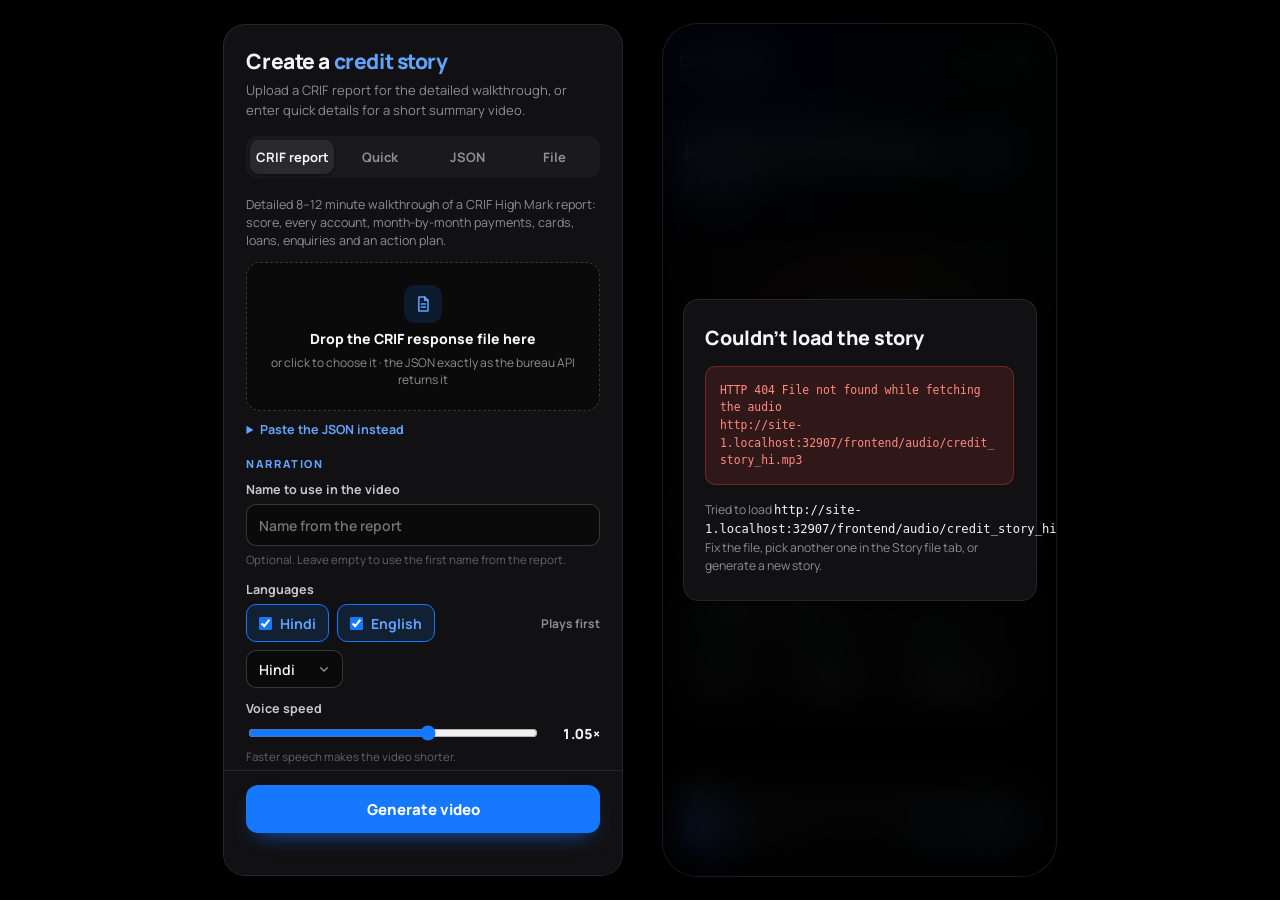
==== commit 8b22d9cb: "Stream CRIF videos chapter by chapter, add single-line seek bar and app embedding - Record the CRIF " ====
--- a/frontend/index.html
+++ b/frontend/index.html
@@ -10,11 +10,18 @@
   <link rel="stylesheet" href="player.css">
   <script src="config.js"></script>
   <script>
-    // Theme before first paint: ?theme=light|dark wins, then config.js, then dark.
+    // Before first paint:
+    //   theme  ?theme=light|dark wins, then config.js, then dark.
+    //   embed  ?embed=1 (or being inside an iframe, unless ?embed=0) shows only the player,
+    //          full screen, for apps: a Flutter WebView or a React <iframe>.
     (function () {
-      var asked = new URLSearchParams(location.search).get('theme');
-      var mode = asked || (window.STORY_PLAYER_CONFIG || {}).theme || 'dark';
+      var params = new URLSearchParams(location.search);
+      var mode = params.get('theme') || (window.STORY_PLAYER_CONFIG || {}).theme || 'dark';
       document.documentElement.dataset.mode = mode === 'light' ? 'light' : 'dark';
+      var embed = params.get('embed');
+      var framed = false;
+      try { framed = window.self !== window.top; } catch (e) { framed = true; }
+      if (embed === '1' || embed === 'true' || (framed && embed !== '0')) document.documentElement.setAttribute('data-embed', '');
     })();
   </script>
 </head>
@@ -92,7 +99,6 @@
     <div class="bg" aria-hidden="true"><div class="blob blob-a"></div><div class="blob blob-b"></div><div class="dots"></div></div>
 
     <header class="topbar">
-      <div class="segments" id="segments" aria-label="Chapters"></div>
       <div class="topbar-row">
         <span class="brand" id="brand"></span>
         <span class="chapter" id="chapterLabel"></span>
@@ -101,14 +107,27 @@
     </header>
 
     <div class="stage" id="stage"></div>
+    <div class="buffering" id="buffering" hidden><span class="spinner-sm" aria-hidden="true"></span><span id="bufferingText">Loading…</span></div>
     <p class="captions" id="captions" aria-live="off"></p>
 
-    <div class="controls">
-      <button class="play-btn" id="playBtn" aria-label="Play"></button>
-      <span class="time" id="timeLabel">0:00 / 0:00</span>
-      <span class="spacer"></span>
-      <button class="icon-btn" id="ccBtn" aria-label="Toggle captions" aria-pressed="true"></button>
-      <button class="lang-pill" id="langBtn" aria-label="Audio language"><span class="lang-globe" id="langGlobe"></span><span id="langLabel"></span><span class="lang-chev" id="langChev"></span></button>
+    <div class="dock">
+      <!-- One continuous seek bar: drag or tap anywhere to move forward or back. The lighter
+           band is the part already recorded while a new video is still being generated. -->
+      <div class="scrub" id="scrub" role="slider" tabindex="0" aria-label="Seek" aria-valuemin="0" aria-valuemax="0" aria-valuenow="0">
+        <div class="scrub-track" id="scrubTrack">
+          <div class="scrub-ready" id="scrubReady"></div>
+          <div class="scrub-fill" id="scrubFill"></div>
+          <div class="scrub-thumb" id="scrubThumb"></div>
+          <div class="scrub-tip" id="scrubTip" hidden><b id="scrubTipTime"></b><span id="scrubTipChapter"></span></div>
+        </div>
+      </div>
+      <div class="controls">
+        <button class="play-btn" id="playBtn" aria-label="Play"></button>
+        <span class="time" id="timeLabel">0:00 / 0:00</span>
+        <span class="spacer"></span>
+        <button class="icon-btn" id="ccBtn" aria-label="Toggle captions" aria-pressed="true"></button>
+        <button class="lang-pill" id="langBtn" aria-label="Audio language"><span class="lang-globe" id="langGlobe"></span><span id="langLabel"></span><span class="lang-chev" id="langChev"></span></button>
+      </div>
     </div>
 
     <section class="overlay loader" id="loader">
@@ -159,7 +178,7 @@
     </section>
   </main>
 
-  <audio id="audio" preload="auto"></audio>
+  <audio id="audio" preload="auto" playsinline></audio>
 
   <script src="icons.js"></script>
   <script src="player.js"></script>
--- a/frontend/player.css
+++ b/frontend/player.css
@@ -51,7 +51,8 @@
   --sheet-shadow: 0 -1px 0 rgba(255, 255, 255, .08);
   --tab-shadow: 0 1px 3px rgba(0, 0, 0, .6);
   --dots: rgba(255, 255, 255, .045);
-  --seg-track: rgba(255, 255, 255, .14);
+  --scrub-track: rgba(255, 255, 255, .16);
+  --scrub-ready: rgba(255, 255, 255, .3);
   --cell-none: rgba(255, 255, 255, .09);
   --people-off: rgba(255, 255, 255, .14);
   --caption-dim: #5a5a5f;
@@ -110,7 +111,8 @@
   --sheet-shadow: 0 -20px 40px -20px rgba(17, 24, 39, .3);
   --tab-shadow: 0 1px 3px rgba(17, 24, 39, .12);
   --dots: rgba(17, 24, 39, .09);
-  --seg-track: rgba(17, 24, 39, .1);
+  --scrub-track: rgba(17, 24, 39, .1);
+  --scrub-ready: rgba(17, 24, 39, .22);
   --cell-none: #eceef2;
   --people-off: #e2e6ee;
   --caption-dim: #b3b8c2;
@@ -145,6 +147,7 @@
   body > .phone { width: min(100vw, 430px, calc(100dvh * 0.4615)); height: min(100dvh, 932px); margin: 24px 0; }
 }
 button { font: inherit; color: inherit; background: none; border: 0; padding: 0; cursor: pointer; }
+.phone button, .scrub { -webkit-tap-highlight-color: transparent; touch-action: manipulation; }
 [hidden] { display: none !important; }
 
 /* ---------- Phone frame ---------- */
@@ -167,6 +170,24 @@
 .phone[data-theme="violet"] { --blob-a: var(--haze-violet-a); --blob-b: var(--haze-violet-b); }
 @media (max-width: 520px) {
   body > .phone { width: 100vw; height: 100dvh; margin: 0; border-radius: 0; box-shadow: none; }
+}
+
+/* Embedded (?embed=1, or inside an iframe): only the player, filling the WebView / iframe and
+   staying clear of notches and home indicators. Layouts are drawn for a phone-shaped screen,
+   so a wider view (tablet, landscape iframe) keeps a portrait player centred on the same
+   background instead of stretching it. */
+:root[data-embed] body {
+  display: flex; flex-direction: row; align-items: stretch; justify-content: center; gap: 0;
+  height: 100vh; height: 100dvh; min-height: 0; overflow: hidden; overscroll-behavior: none;
+  padding: env(safe-area-inset-top) env(safe-area-inset-right) env(safe-area-inset-bottom) env(safe-area-inset-left);
+  background: var(--bg);
+}
+:root[data-embed] .builder { display: none; }
+:root[data-embed] body > .phone {
+  --avail-h: calc(100vh - env(safe-area-inset-top) - env(safe-area-inset-bottom));
+  --avail-h: calc(100dvh - env(safe-area-inset-top) - env(safe-area-inset-bottom));
+  width: min(100%, calc(var(--avail-h) * .4615)); height: 100%;
+  margin: 0; border-radius: 0; box-shadow: none;
 }
 
 .bg { position: absolute; inset: 0; overflow: hidden; pointer-events: none; }
@@ -255,12 +276,14 @@
 .sd-legend span { display: flex; align-items: center; gap: .9cqw; font-size: 2.3cqw; font-weight: 600; color: var(--ink-4); transition: color .4s; }
 .sd-legend span::before { content: ''; width: 1.6cqw; height: 1.6cqw; border-radius: 50%; background: var(--c); }
 .sd-legend span.is-active { color: var(--ink); font-weight: 800; }
-.sd-pct { top: 52cqh; padding: 3.6cqw 4cqw; }
+/* Cards sit at fixed heights of the screen, but never higher than just below the card above
+   them (their heights are in cqw), so they can't overlap on a shorter screen. */
+.sd-pct { top: max(52cqh, calc(23cqh + 64.5cqw)); padding: 3.6cqw 4cqw; }
 .sd-pct-text { margin: 0; font-size: 3.5cqw; font-weight: 700; line-height: 1.35; }
 .sd-people { display: flex; justify-content: space-between; margin-top: 2.6cqw; }
 .sd-people svg { width: 5.6cqw; height: 7cqw; color: var(--people-off); transition: color .35s ease, transform .35s ease; }
 .sd-people svg.on { color: var(--blue-ink); transform: translateY(-.6cqw); }
-.sd-lenders { top: 65.4cqh; padding: 3.4cqw 4cqw; }
+.sd-lenders { top: max(65.4cqh, calc(max(52cqh, calc(23cqh + 64.5cqw)) + 24cqw)); padding: 3.4cqw 4cqw; }
 .sd-lenders-title { margin: 0 0 2.6cqw; font-size: 3cqw; font-weight: 800; }
 .sd-stats { display: grid; grid-template-columns: repeat(3, 1fr); gap: 2cqw; }
 .sd-stat { display: flex; flex-direction: column; gap: 1cqw; }
@@ -277,7 +300,7 @@
 .fo-name { font-size: 3.6cqw; font-weight: 800; }
 .fo-result { text-align: right; display: flex; flex-direction: column; align-items: flex-end; gap: 1cqw; }
 .fo-value { font-size: 4.4cqw; font-weight: 800; font-variant-numeric: tabular-nums; }
-.fo-note { top: 55cqh; display: flex; align-items: center; gap: 3cqw; padding: 3.4cqw 4cqw; }
+.fo-note { top: max(55cqh, calc(25cqh + 64.5cqw)); display: flex; align-items: center; gap: 3cqw; padding: 3.4cqw 4cqw; }
 .fo-note p { margin: 0; font-size: 3cqw; font-weight: 600; line-height: 1.45; color: var(--ink-2); }
 
 /* ---------- Scene: factor_insight ---------- */
@@ -297,12 +320,12 @@
 .fi-visual.is-count .fi-value { font-size: 10cqw; }
 .fi-label { margin: 0; font-size: 4cqw; font-weight: 800; }
 .fi-sublabel { margin: 1cqw 0 2.4cqw; font-size: 2.9cqw; font-weight: 600; color: var(--ink-3); }
-.fi-detail { top: 46.5cqh; padding: 3.8cqw 4cqw; }
+.fi-detail { top: max(46.5cqh, calc(29cqh + 35.5cqw)); padding: 3.8cqw 4cqw; }
 .fi-detail-title { margin: 0 0 3cqw; font-size: 3cqw; font-weight: 800; }
 .fi-summary { display: flex; align-items: center; gap: 1.6cqw; margin: 3cqw 0 0; font-size: 2.9cqw; font-weight: 700; color: var(--ink-2); }
 .fi-summary svg { flex: none; width: 4cqw; height: 4cqw; color: var(--green); }
 .fi-summary.is-info svg { color: var(--ink-4); }
-.fi-tip { top: 63.5cqh; display: flex; gap: 3cqw; align-items: flex-start; padding: 3.6cqw 4cqw; background: var(--blue-50); border-color: var(--blue-100); }
+.fi-tip { top: max(63.5cqh, calc(max(46.5cqh, calc(29cqh + 35.5cqw)) + 39cqw)); display: flex; gap: 3cqw; align-items: flex-start; padding: 3.6cqw 4cqw; background: var(--blue-50); border-color: var(--blue-100); }
 .fi-tip-title { margin: .4cqw 0 0; font-size: 3.4cqw; font-weight: 800; }
 .fi-tip-text { margin: 1cqw 0 0; font-size: 2.9cqw; font-weight: 500; line-height: 1.45; color: var(--ink-2); }
 
@@ -347,7 +370,7 @@
 .ap-scale { display: flex; justify-content: space-between; font-size: 2.4cqw; font-weight: 700; color: var(--ink-4); }
 .ap-gap-chip { display: inline-flex; align-items: center; gap: 1.4cqw; margin-top: 3cqw; padding: 1.2cqw 2.8cqw; border-radius: 999px; background: var(--blue-50); color: var(--blue-ink); font-size: 2.9cqw; font-weight: 800; }
 .ap-gap-chip svg { width: 3.8cqw; height: 3.8cqw; }
-.ap-steps { top: 41cqh; margin: 0; padding: 0; list-style: none; display: flex; flex-direction: column; gap: 2.2cqw; }
+.ap-steps { top: max(41cqh, calc(21.4cqh + 45.6cqw)); margin: 0; padding: 0; list-style: none; display: flex; flex-direction: column; gap: 2.2cqw; }
 .ap-step { display: flex; gap: 3.2cqw; align-items: flex-start; padding: 3.2cqw 3.6cqw; }
 .ap-num { flex: none; width: 7.6cqw; height: 7.6cqw; border-radius: 50%; display: grid; place-items: center; background: var(--blue); color: var(--on-accent); font-size: 3.2cqw; font-weight: 800; }
 .ap-step-title { margin: .6cqw 0 0; font-size: 3.4cqw; font-weight: 800; }
@@ -441,18 +464,15 @@
 .legend span { display: flex; align-items: center; gap: 1.2cqw; }
 .legend .cell { width: 3cqw; }
 
-.sd-lenders.is-up { top: 52.5cqh; }
+.sd-lenders.is-up { top: max(52.5cqh, calc(23cqh + 64.5cqw)); }
 
 /* ---------- Unknown scene ---------- */
 .unknown { top: 40cqh; padding: 5cqw; text-align: center; font-size: 3.4cqw; color: var(--ink-3); border-style: dashed; }
 .unknown code { color: var(--ink); font-family: var(--mono); }
 
-/* ---------- Chrome: top bar, captions, controls ---------- */
-.topbar { position: absolute; top: 1.6cqh; left: 4cqw; right: 4cqw; z-index: 3; }
-.segments { display: flex; gap: 1.2cqw; padding: 1.2cqw 0; cursor: pointer; touch-action: none; }
-.seg { flex: 1; height: 4px; border-radius: 4px; background: var(--seg-track); overflow: hidden; }
-.seg-fill { height: 100%; width: 0; background: var(--blue); border-radius: 4px; }
-.topbar-row { display: flex; align-items: center; gap: 2cqw; margin-top: 1.2cqh; }
+/* ---------- Chrome: top bar, captions, dock (seek bar + controls) ---------- */
+.topbar { position: absolute; top: 2.2cqh; left: 4cqw; right: 4cqw; z-index: 3; }
+.topbar-row { display: flex; align-items: center; gap: 2cqw; }
 .brand { font-size: 4.4cqw; font-weight: 800; letter-spacing: -.02em; }
 .chapter { margin-left: auto; font-size: 2.8cqw; font-weight: 700; color: var(--ink-3); }
 
@@ -460,10 +480,10 @@
 .icon-btn svg { width: 5cqw; height: 5cqw; }
 .icon-btn.ghost { background: var(--glass); border: 1px solid var(--line); }
 .icon-btn[aria-pressed="true"] { color: var(--blue-ink); background: var(--blue-50); }
-:is(.icon-btn, .play-btn, .lang-pill, .btn-primary, .btn-secondary, .segments):focus-visible { outline: 2px solid var(--blue); outline-offset: 2px; }
+:is(.icon-btn, .play-btn, .lang-pill, .btn-primary, .btn-secondary, .scrub):focus-visible { outline: 2px solid var(--blue); outline-offset: 2px; }
 
 .captions {
-  position: absolute; left: 4cqw; right: 4cqw; bottom: 11.4cqh; margin: 0; z-index: 2;
+  position: absolute; left: 4cqw; right: 4cqw; bottom: calc(2.4cqh + 20.6cqw); margin: 0; z-index: 2;
   padding: 2.4cqw 4cqw; border-radius: 3.6cqw; text-align: center;
   background: var(--glass); border: 1px solid var(--glass-line);
   backdrop-filter: blur(14px) saturate(1.4); -webkit-backdrop-filter: blur(14px) saturate(1.4);
@@ -475,12 +495,47 @@
 .captions .w { transition: color .12s linear; }
 .captions .w.on { color: var(--ink); }
 
-.controls {
-  position: absolute; left: 4cqw; right: 4cqw; bottom: 2.4cqh; z-index: 3; height: 13cqw;
-  display: flex; align-items: center; gap: 2.4cqw; padding: 0 1.6cqw;
-  background: var(--glass-strong); border: 1px solid var(--line); border-radius: 999px;
+.dock {
+  position: absolute; left: 4cqw; right: 4cqw; bottom: 2.4cqh; z-index: 3;
+  padding: .6cqw 1.4cqw 1.2cqw;
+  background: var(--glass-strong); border: 1px solid var(--line); border-radius: 6cqw;
   backdrop-filter: blur(14px); -webkit-backdrop-filter: blur(14px); box-shadow: var(--shadow);
 }
+
+/* Seek bar: a single continuous line. Thin visible track; the ::before extends the touch area
+   above it so it is easy to grab with a finger. */
+.scrub { position: relative; height: 5.6cqw; padding: 0 3.4cqw; display: flex; align-items: center; cursor: pointer; touch-action: none; border-radius: 4cqw; }
+.scrub::before { content: ''; position: absolute; left: 0; right: 0; top: -3cqw; bottom: -.6cqw; }
+.scrub-track { position: relative; flex: 1; height: 1.1cqw; min-height: 4px; border-radius: 999px; background: var(--scrub-track); transition: height .15s ease; }
+.scrub-ready, .scrub-fill { position: absolute; left: 0; top: 0; bottom: 0; width: 0; border-radius: inherit; }
+.scrub-ready { background: var(--scrub-ready); }
+.scrub-fill { background: var(--blue); }
+.scrub-thumb {
+  position: absolute; top: 50%; left: 0; width: 3.8cqw; height: 3.8cqw; min-width: 14px; min-height: 14px;
+  border-radius: 50%; background: #fff; transform: translate(-50%, -50%);
+  box-shadow: 0 0 0 .7cqw rgba(22, 119, 255, .35), 0 1px 4px rgba(0, 0, 0, .35); transition: transform .15s ease;
+}
+.phone.is-scrubbing .scrub-track, .scrub:hover .scrub-track { height: 1.6cqw; }
+.phone.is-scrubbing .scrub-thumb { transform: translate(-50%, -50%) scale(1.3); }
+.scrub-tip {
+  position: absolute; bottom: calc(100% + 4cqw); left: 0; transform: translateX(-50%);
+  display: flex; align-items: baseline; gap: 1.6cqw; padding: 1.6cqw 2.8cqw; border-radius: 2.6cqw; white-space: nowrap;
+  background: var(--surface); border: 1px solid var(--line); box-shadow: var(--glass-shadow); pointer-events: none;
+  font-size: 2.9cqw; font-weight: 600; color: var(--ink-3);
+}
+.scrub-tip b { font-weight: 800; color: var(--ink); font-variant-numeric: tabular-nums; }
+
+.controls { display: flex; align-items: center; gap: 2.4cqw; height: 10.6cqw; }
+.phone.is-scrubbing .captions { opacity: 0; }
+.buffering {
+  position: absolute; left: 50%; top: 46cqh; z-index: 2; transform: translateX(-50%);
+  display: flex; align-items: center; gap: 2.4cqw; padding: 2.4cqw 4cqw; border-radius: 999px; white-space: nowrap;
+  background: var(--glass); border: 1px solid var(--glass-line); box-shadow: var(--glass-shadow);
+  backdrop-filter: blur(14px); -webkit-backdrop-filter: blur(14px);
+  font-size: 3.2cqw; font-weight: 700; color: var(--ink-2);
+}
+.spinner-sm { width: 4.4cqw; height: 4.4cqw; border-radius: 50%; border: .8cqw solid var(--blue-100); border-top-color: var(--blue); animation: spin .9s linear infinite; }
+
 .play-btn {
   width: 10cqw; height: 10cqw; border-radius: 50%; display: grid; place-items: center;
   background: var(--blue); color: var(--on-accent); box-shadow: 0 6px 16px -6px rgba(22, 119, 255, .7);
